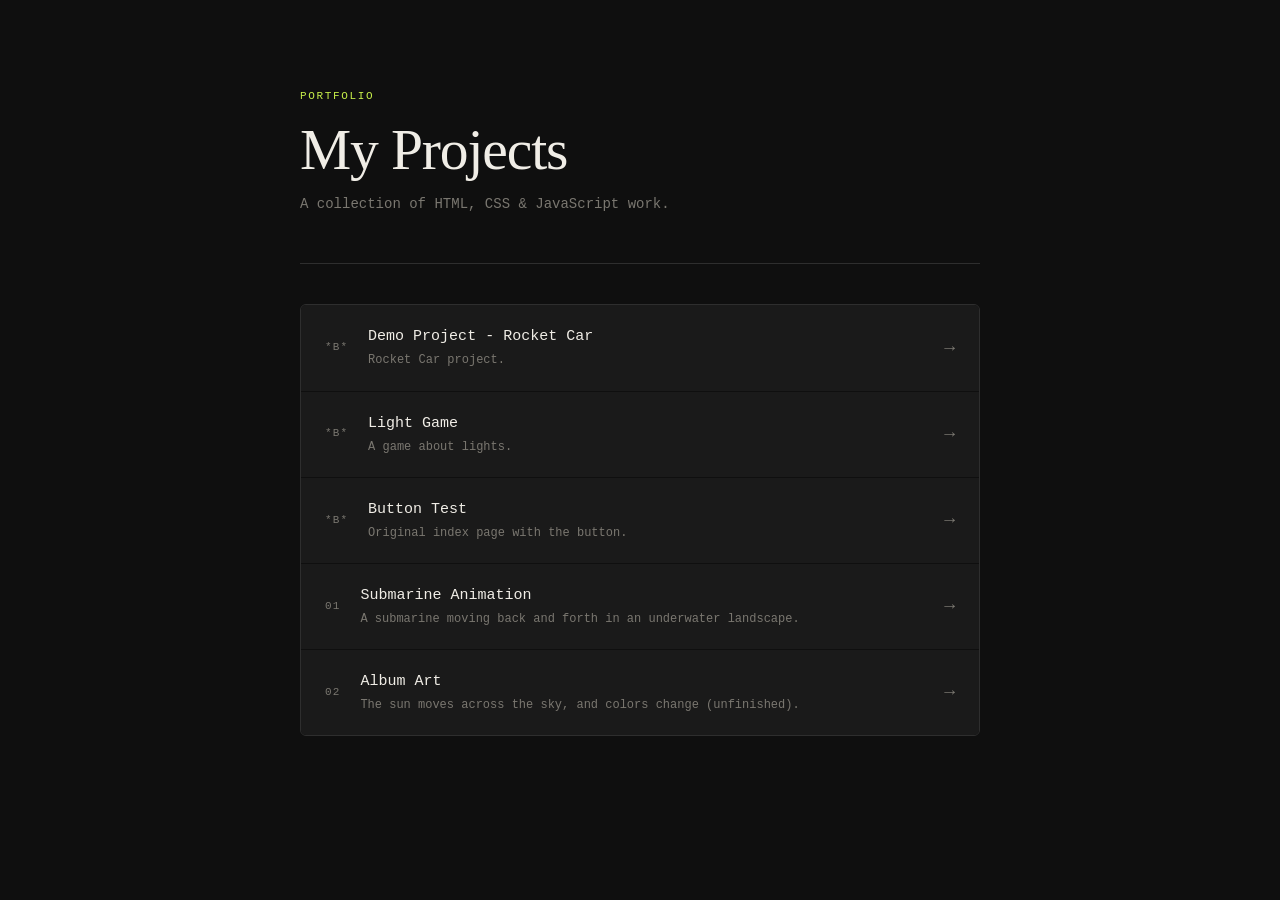
==== index.html @ d606c27d "light game description" ====
<!DOCTYPE html>
<html lang="en">
<head>
  <meta charset="UTF-8">
  <meta name="viewport" content="width=device-width, initial-scale=1.0">
  <title>My Portfolio</title>
  <link rel="stylesheet" href="style.css">
</head>

<body>
  <main class="container">
    <header class="hero">
      <p class="label">Portfolio</p>
      <h1>My Projects</h1>
      <p class="subtitle">A collection of HTML, CSS &amp; JavaScript work.</p>
    </header>
    <ul class="project-list">
      <li>
        <a href="./projects/rocket-car.html" class="project-card">
          <span class="project-number">*B*</span>
          <span class="project-info">
            <span class="project-title">Demo Project - Rocket Car</span>
            <span class="project-desc">Rocket Car project.</span>
          </span>
          <span class="arrow">→</span>
        </a>
      </li>
 <a href="./projects/Project 3.html" class="project-card">
          <span class="project-number">*B*</span>
          <span class="project-info">
            <span class="project-title">Light Game</span>
            <span class="project-desc">A game about lights.</span>
          </span>
          <span class="arrow">→</span>
        </a>
      </li>
      <li>
        <a href="index-button.html" class="project-card">
          <span class="project-number">*B*</span>
          <span class="project-info">
            <span class="project-title">Button Test</span>
            <span class="project-desc">Original index page with the button.</span>
          </span>
          <span class="arrow">→</span>
        </a>
      </li>
      <li>
        <a href="./projects/project-1.html" class="project-card">
          <span class="project-number">01</span>
          <span class="project-info">
            <span class="project-title">Submarine Animation</span>
            <span class="project-desc">A submarine moving back and forth in an underwater landscape.</span>
          </span>
          <span class="arrow">→</span>
        </a>
      </li>
      <li>
        <a href="./projects/project-2.html" class="project-card">
          <span class="project-number">02</span>
          <span class="project-info">
            <span class="project-title">Album Art</span>
            <span class="project-desc">The sun moves across the sky, and colors change (unfinished).</span>
          </span>
          <span class="arrow">→</span>
        </a>
      </li>
    </ul>
  </main>
</body>
</html>
---- style.css ----
/* ── Tokens ─────────────────────────────────────────── */
:root {
  --bg:        #0f0f0f;
  --surface:   #1a1a1a;
  --border:    #2e2e2e;
  --accent:    #c8f04a;
  --text:      #f0ede6;
  --muted:     #7a7770;
  --font-head: 'DM Serif Display', Georgia, serif;
  --font-body: 'DM Mono', 'Courier New', monospace;
  --radius:    6px;
  --max-w:     680px;
}

/* ── Reset ───────────────────────────────────────────── */
*, *::before, *::after { box-sizing: border-box; margin: 0; padding: 0; }

body {
  background: var(--bg);
  color: var(--text);
  font-family: var(--font-body);
  font-size: 15px;
  line-height: 1.6;
  min-height: 100vh;
  padding: 2rem 1.25rem 4rem;
}

/* ── Google Fonts ────────────────────────────────────── */
@import url('https://fonts.googleapis.com/css2?family=DM+Mono:wght@400;500&family=DM+Serif+Display&display=swap');

/* ── Layout ──────────────────────────────────────────── */
.container {
  max-width: var(--max-w);
  margin: 0 auto;
}

/* ── Hero ────────────────────────────────────────────── */
.hero {
  padding: 3.5rem 0 3rem;
  border-bottom: 1px solid var(--border);
  margin-bottom: 2.5rem;
}

.label {
  font-size: 11px;
  letter-spacing: 0.15em;
  text-transform: uppercase;
  color: var(--accent);
  margin-bottom: 0.75rem;
}

h1 {
  font-family: var(--font-head);
  font-size: clamp(2.4rem, 6vw, 3.6rem);
  font-weight: 400;
  line-height: 1.1;
  letter-spacing: -0.02em;
  color: var(--text);
  margin-bottom: 0.75rem;
}

.subtitle {
  color: var(--muted);
  font-size: 14px;
}

/* ── Project list ────────────────────────────────────── */
.project-list {
  list-style: none;
  display: flex;
  flex-direction: column;
  gap: 1px;
  border: 1px solid var(--border);
  border-radius: var(--radius);
  overflow: hidden;
}

.project-card {
  display: flex;
  align-items: center;
  gap: 1.25rem;
  padding: 1.25rem 1.5rem;
  background: var(--surface);
  text-decoration: none;
  color: var(--text);
  transition: background 0.15s ease;
}

.project-card:hover {
  background: #222;
}

.project-card:hover .arrow {
  transform: translateX(4px);
  color: var(--accent);
}

.project-number {
  font-size: 11px;
  color: var(--muted);
  letter-spacing: 0.1em;
  min-width: 2ch;
}

.project-info {
  flex: 1;
  display: flex;
  flex-direction: column;
  gap: 2px;
}

.project-title {
  font-size: 15px;
  font-weight: 500;
  color: var(--text);
}

.project-desc {
  font-size: 12px;
  color: var(--muted);
}

.arrow {
  font-size: 18px;
  color: var(--muted);
  transition: transform 0.15s ease, color 0.15s ease;
}

/* ── Project page ────────────────────────────────────── */
.project-header {
  display: flex;
  align-items: center;
  gap: 1rem;
  padding: 2rem 0 2rem;
  border-bottom: 1px solid var(--border);
  margin-bottom: 2.5rem;
}

.back-btn {
  display: inline-flex;
  align-items: center;
  gap: 6px;
  font-family: var(--font-body);
  font-size: 12px;
  letter-spacing: 0.08em;
  color: var(--muted);
  background: transparent;
  border: 1px solid var(--border);
  border-radius: var(--radius);
  padding: 6px 12px;
  cursor: pointer;
  text-decoration: none;
  transition: border-color 0.15s, color 0.15s;
  white-space: nowrap;
}

.back-btn:hover {
  border-color: var(--accent);
  color: var(--accent);
}

.project-header h1 {
  font-size: clamp(1.5rem, 4vw, 2.2rem);
}

/* ── Output / demo area ──────────────────────────────── */
.demo-area {
  background: var(--surface);
  border: 1px solid var(--border);
  border-radius: var(--radius);
  padding: 2rem;
  margin-bottom: 2rem;
  min-height: 180px;
}

.demo-area p.placeholder {
  color: var(--muted);
  font-size: 13px;
  text-align: center;
  margin-top: 3rem;
}

/* ── Run button ──────────────────────────────────────── */
.run-btn {
  display: inline-flex;
  align-items: center;
  gap: 8px;
  font-family: var(--font-body);
  font-size: 13px;
  letter-spacing: 0.06em;
  color: #0f0f0f;
  background: var(--accent);
  border: none;
  border-radius: var(--radius);
  padding: 10px 20px;
  cursor: pointer;
  transition: opacity 0.15s;
}

.run-btn:hover { opacity: 0.85; }
.run-btn:active { opacity: 0.7; transform: scale(0.98); }

/* ── Output log ──────────────────────────────────────── */
#output {
  margin-top: 1.5rem;
  font-size: 13px;
  color: var(--text);
  white-space: pre-wrap;
  line-height: 1.8;
}
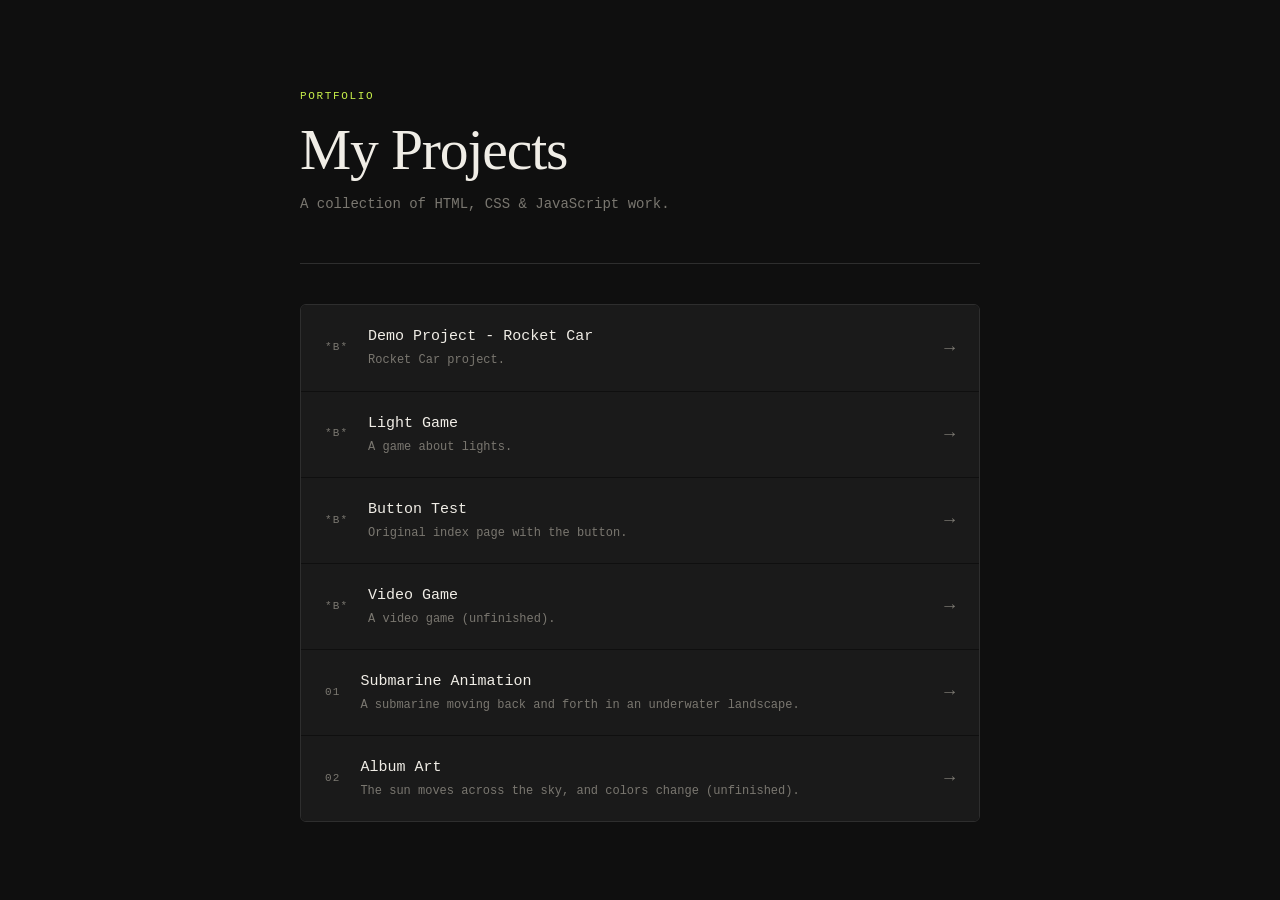
==== commit 8db8d731: "FINAL PAGE :D" ====
--- a/index.html
+++ b/index.html
@@ -45,6 +45,16 @@
         </a>
       </li>
       <li>
+        <a href="Project 4.html" class="project-card">
+          <span class="project-number">*B*</span>
+          <span class="project-info">
+            <span class="project-title">Video Game</span>
+            <span class="project-desc">A video game (unfinished).</span>
+          </span>
+          <span class="arrow">→</span>
+        </a>
+      </li>
+      <li>
         <a href="./projects/project-1.html" class="project-card">
           <span class="project-number">01</span>
           <span class="project-info">
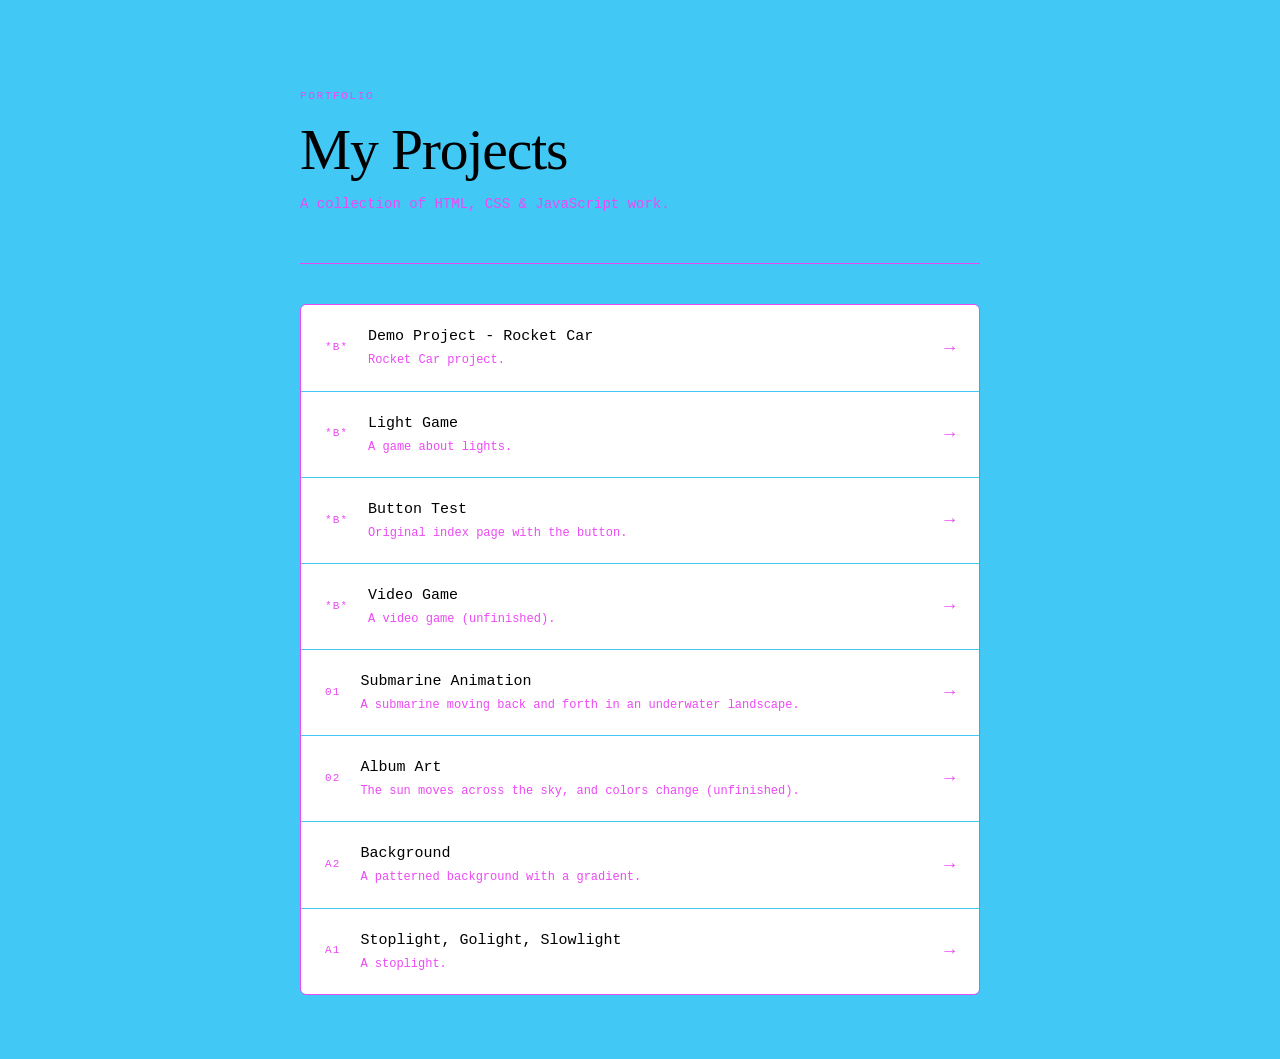
==== commit 4846c52c: "A1 & A2 index html" ====
--- a/index.html
+++ b/index.html
@@ -74,6 +74,26 @@
           <span class="arrow">→</span>
         </a>
       </li>
+      <li>
+        <a href="./projects/a2.html" class="project-card">
+          <span class="project-number">A2</span>
+          <span class="project-info">
+            <span class="project-title">Background</span>
+            <span class="project-desc">A patterned background with a gradient.</span>
+          </span>
+          <span class="arrow">→</span>
+        </a>
+      </li>
+      <li>
+        <a href="./projects/a1.html" class="project-card">
+          <span class="project-number">A1</span>
+          <span class="project-info">
+            <span class="project-title">Stoplight, Golight, Slowlight</span>
+            <span class="project-desc">A stoplight.</span>
+          </span>
+          <span class="arrow">→</span>
+        </a>
+      </li>
     </ul>
   </main>
 </body>
--- a/style.css
+++ b/style.css
@@ -1,11 +1,11 @@
 /* ── Tokens ─────────────────────────────────────────── */
 :root {
-  --bg:        #0f0f0f;
-  --surface:   #1a1a1a;
-  --border:    #2e2e2e;
-  --accent:    #c8f04a;
-  --text:      #f0ede6;
-  --muted:     #7a7770;
+  --bg:        #42c8f5;
+  --surface:   #ffffff;
+  --border:    #ec49f5;
+  --accent:    #ec49f5;
+  --text:      #000000;
+  --muted:     #ec49f5;
   --font-head: 'DM Serif Display', Georgia, serif;
   --font-body: 'DM Mono', 'Courier New', monospace;
   --radius:    6px;
@@ -87,7 +87,7 @@
 }
 
 .project-card:hover {
-  background: #222;
+  background: #ec49f5;
 }
 
 .project-card:hover .arrow {
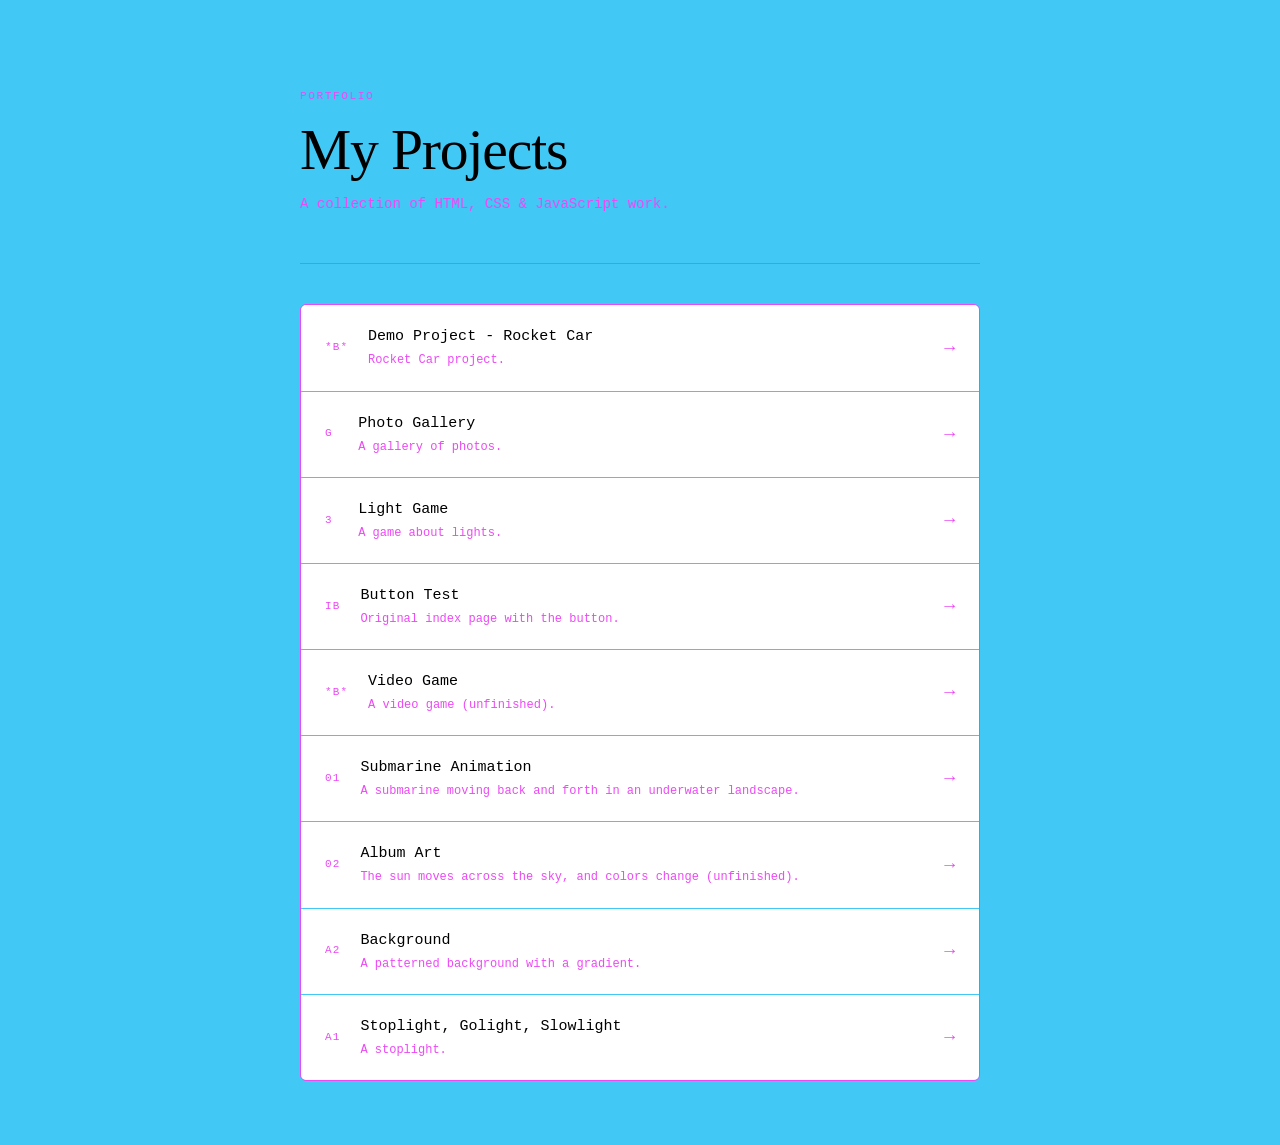
==== commit 14ad9456: "index gallery" ====
--- a/index.html
+++ b/index.html
@@ -25,8 +25,18 @@
           <span class="arrow">→</span>
         </a>
       </li>
+      <li>
+        <a href="./Gallery/gallery.html" class="project-card">
+          <span class="project-number">G</span>
+          <span class="project-info">
+            <span class="project-title">Photo Gallery</span>
+            <span class="project-desc">A gallery of photos.</span>
+          </span>
+          <span class="arrow">→</span>
+        </a>
+      </li>
  <a href="./projects/Project 3.html" class="project-card">
-          <span class="project-number">*B*</span>
+          <span class="project-number">3</span>
           <span class="project-info">
             <span class="project-title">Light Game</span>
             <span class="project-desc">A game about lights.</span>
@@ -36,7 +46,7 @@
       </li>
       <li>
         <a href="index-button.html" class="project-card">
-          <span class="project-number">*B*</span>
+          <span class="project-number">IB</span>
           <span class="project-info">
             <span class="project-title">Button Test</span>
             <span class="project-desc">Original index page with the button.</span>
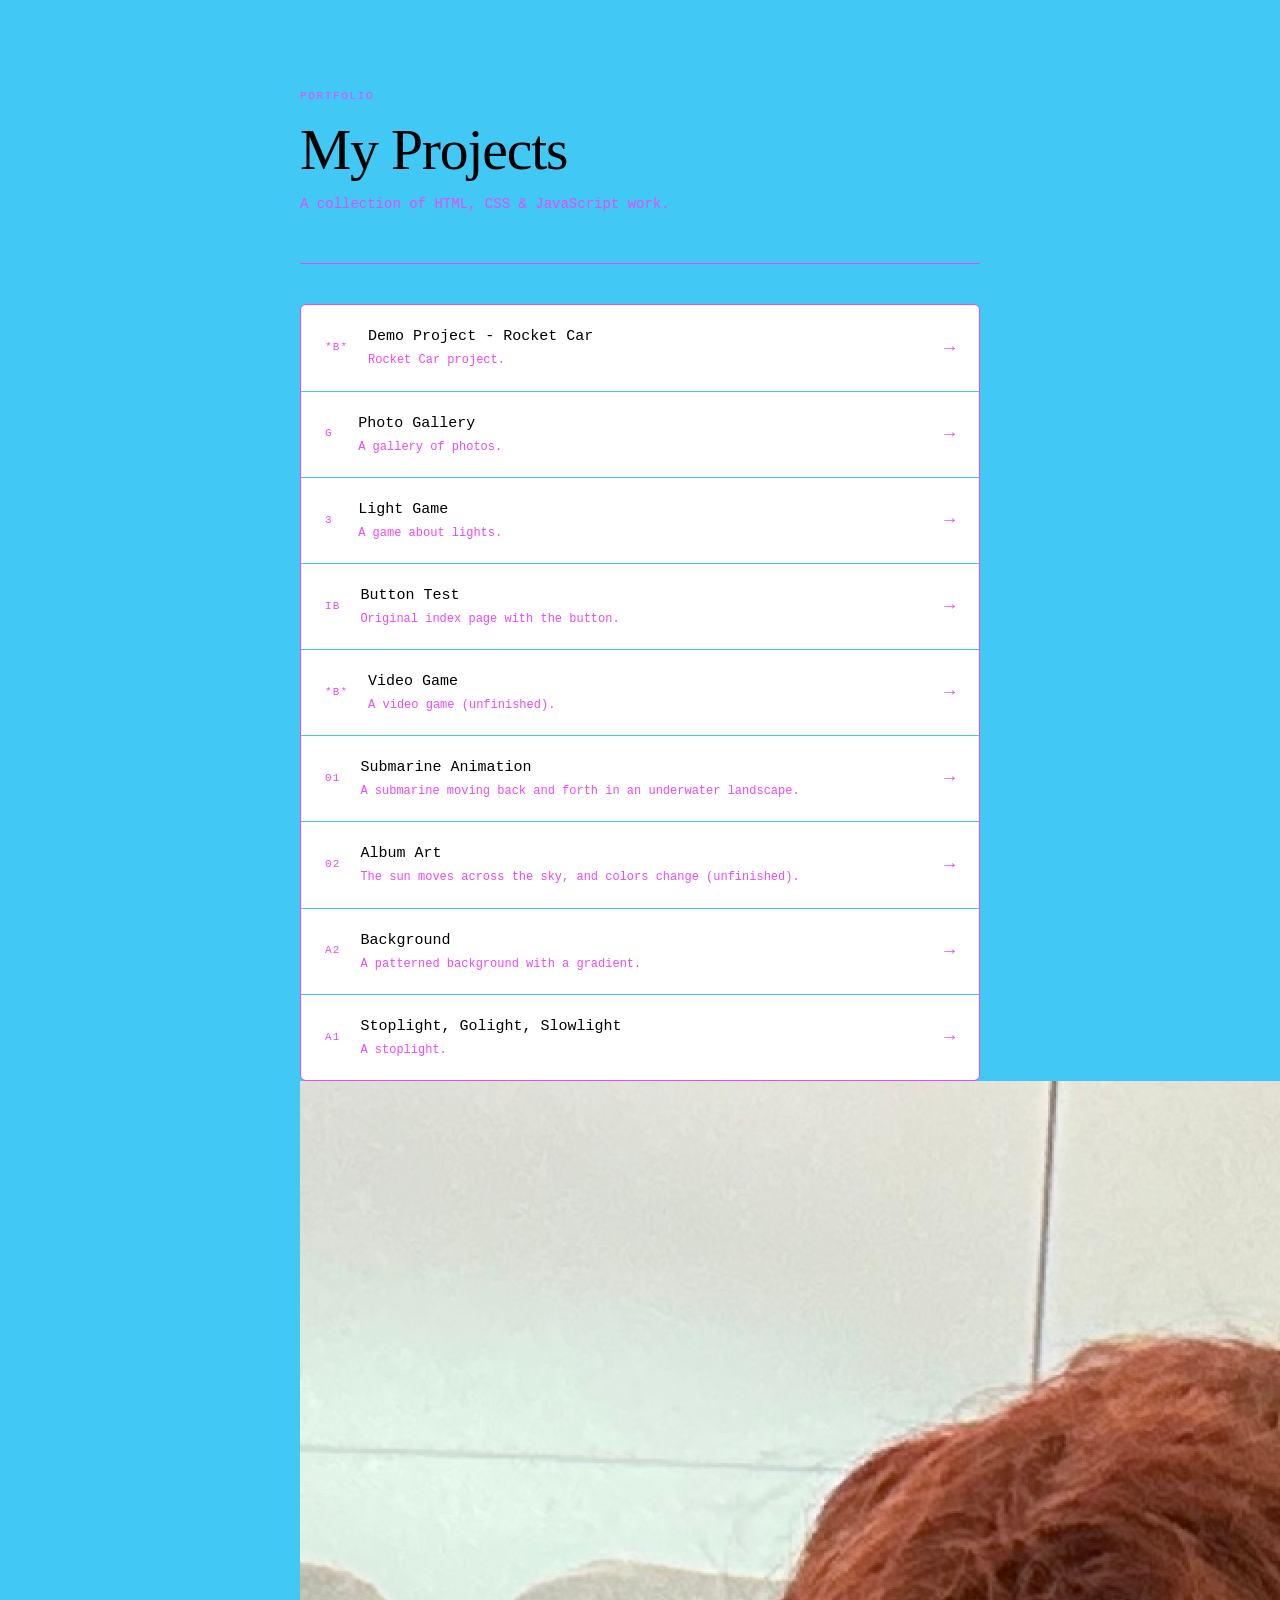
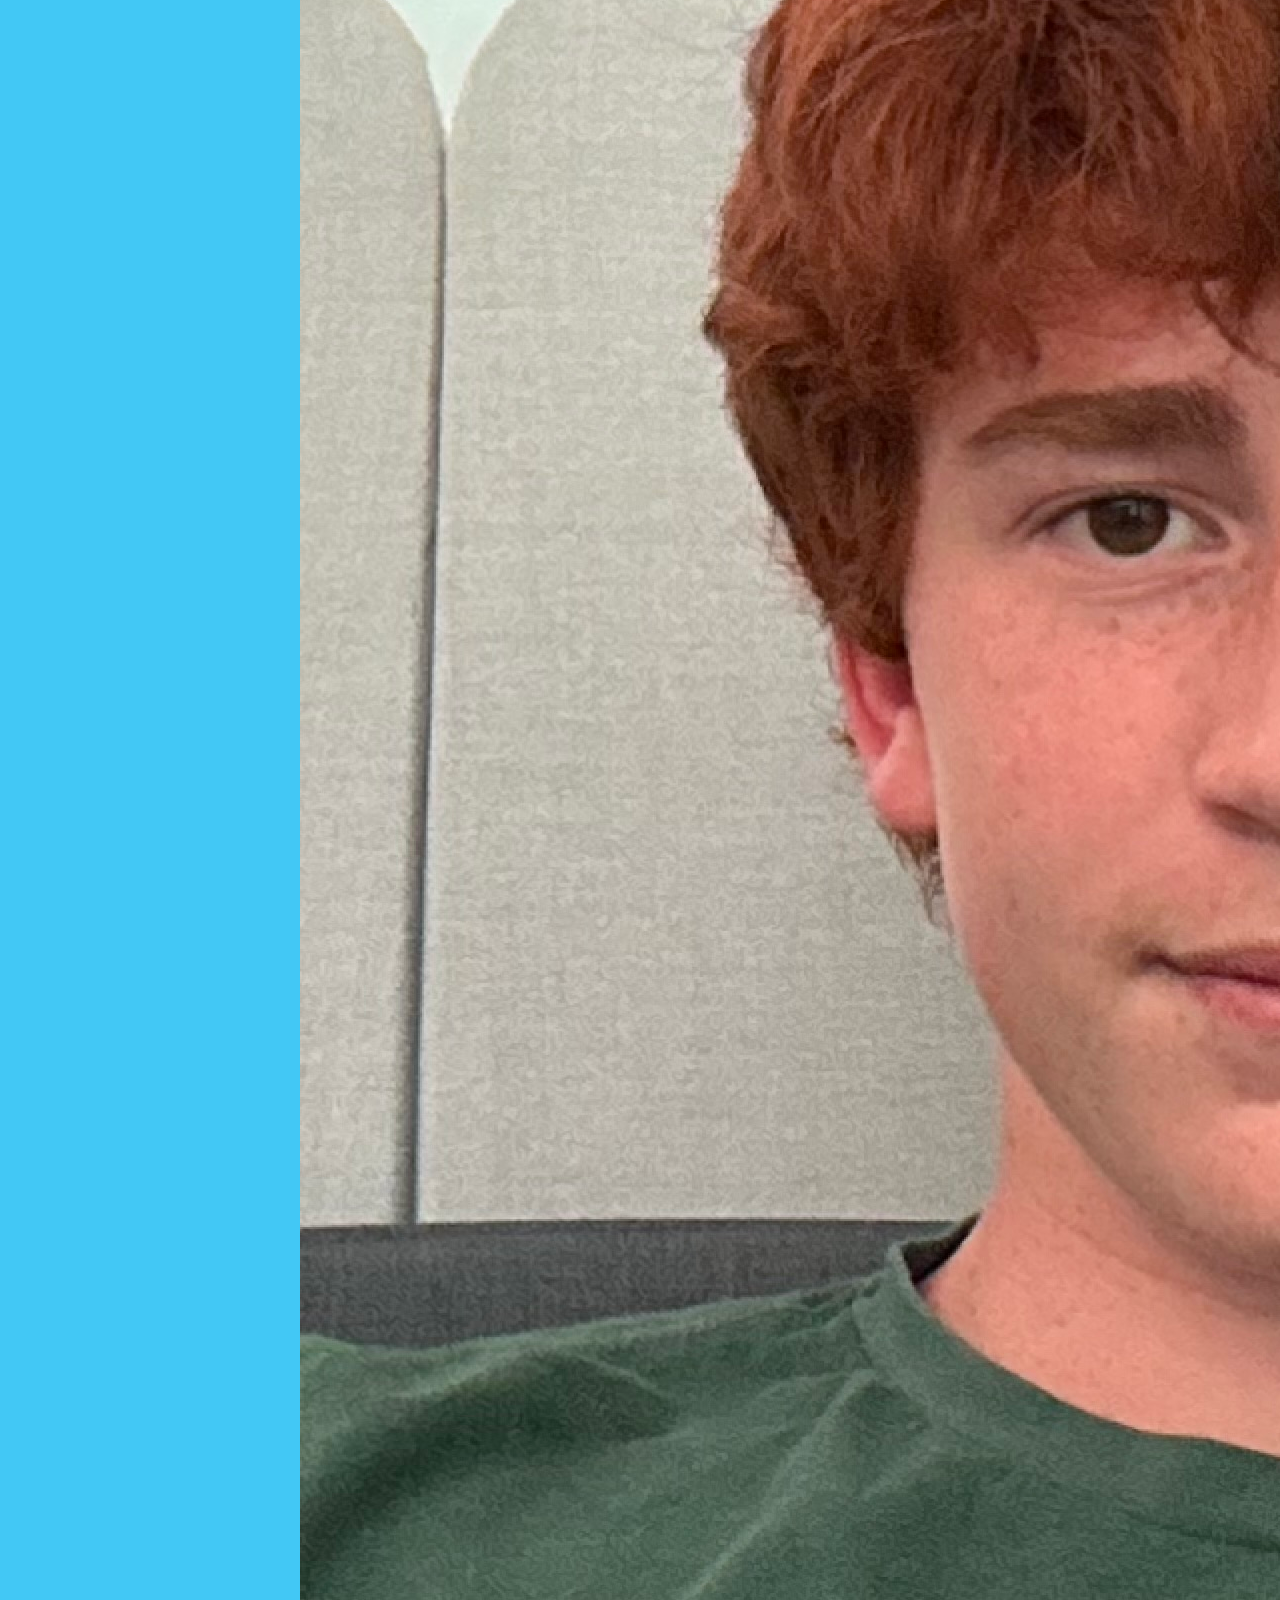
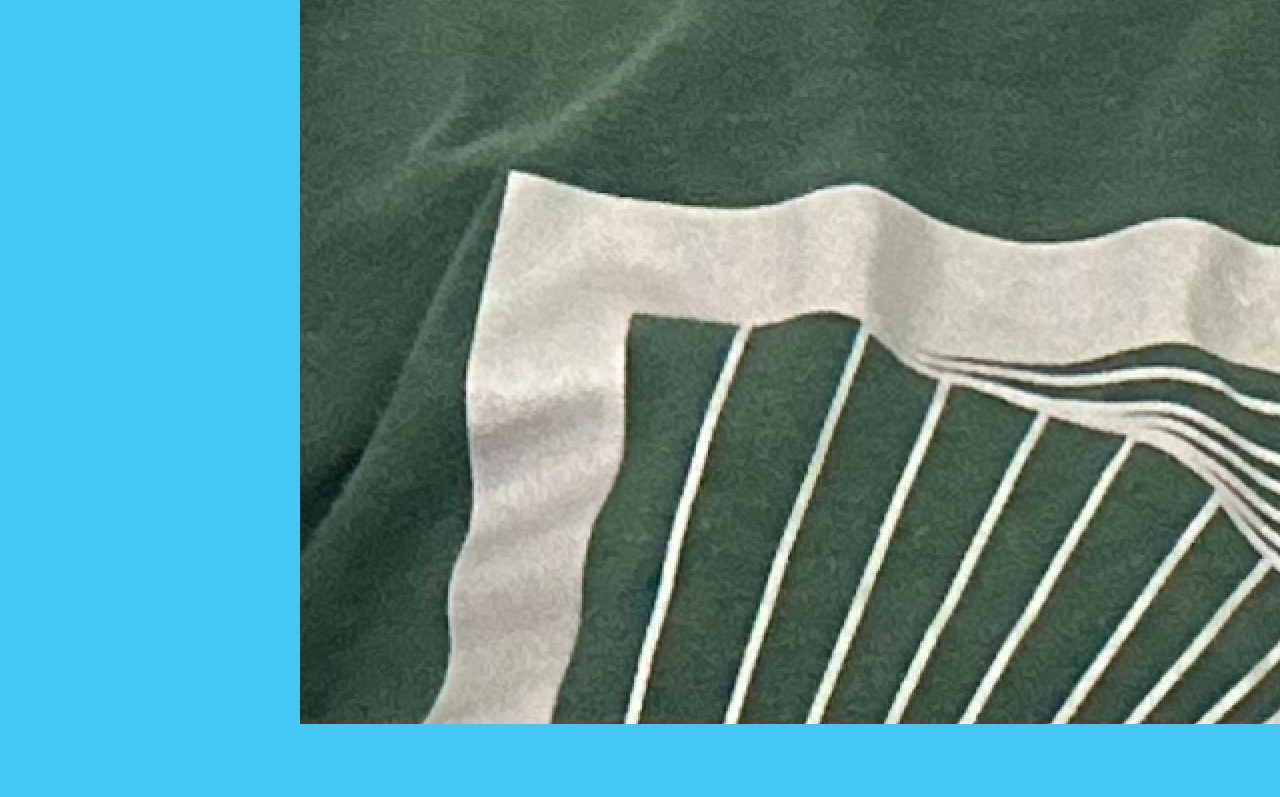
==== commit 46233b09: "Image" ====
--- a/index.html
+++ b/index.html
@@ -105,6 +105,8 @@
         </a>
       </li>
     </ul>
+    <img src="me.jpg">
+    <p></p>
   </main>
 </body>
 </html>
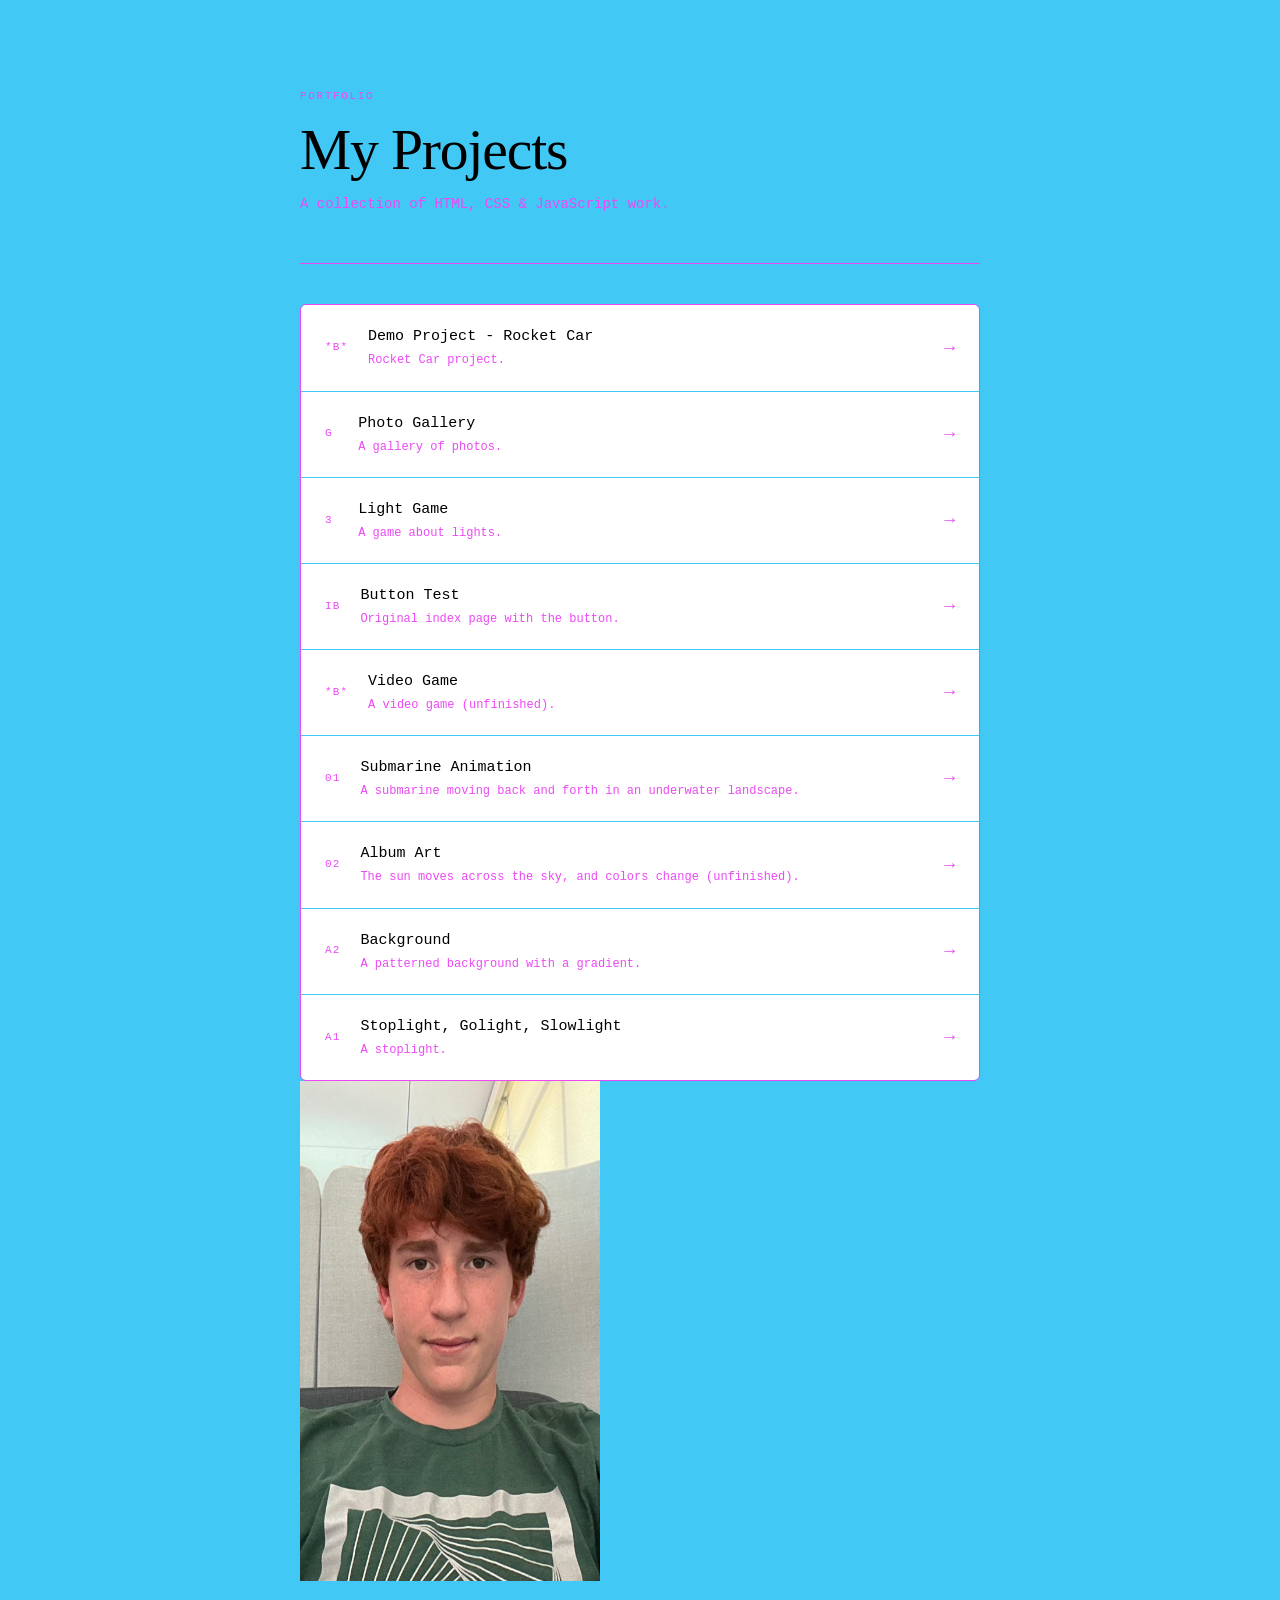
==== commit 223074bf: "image size 1" ====
--- a/index.html
+++ b/index.html
@@ -105,7 +105,7 @@
         </a>
       </li>
     </ul>
-    <img src="me.jpg">
+    <img src="me.jpg" width="300" height="500">
     <p></p>
   </main>
 </body>
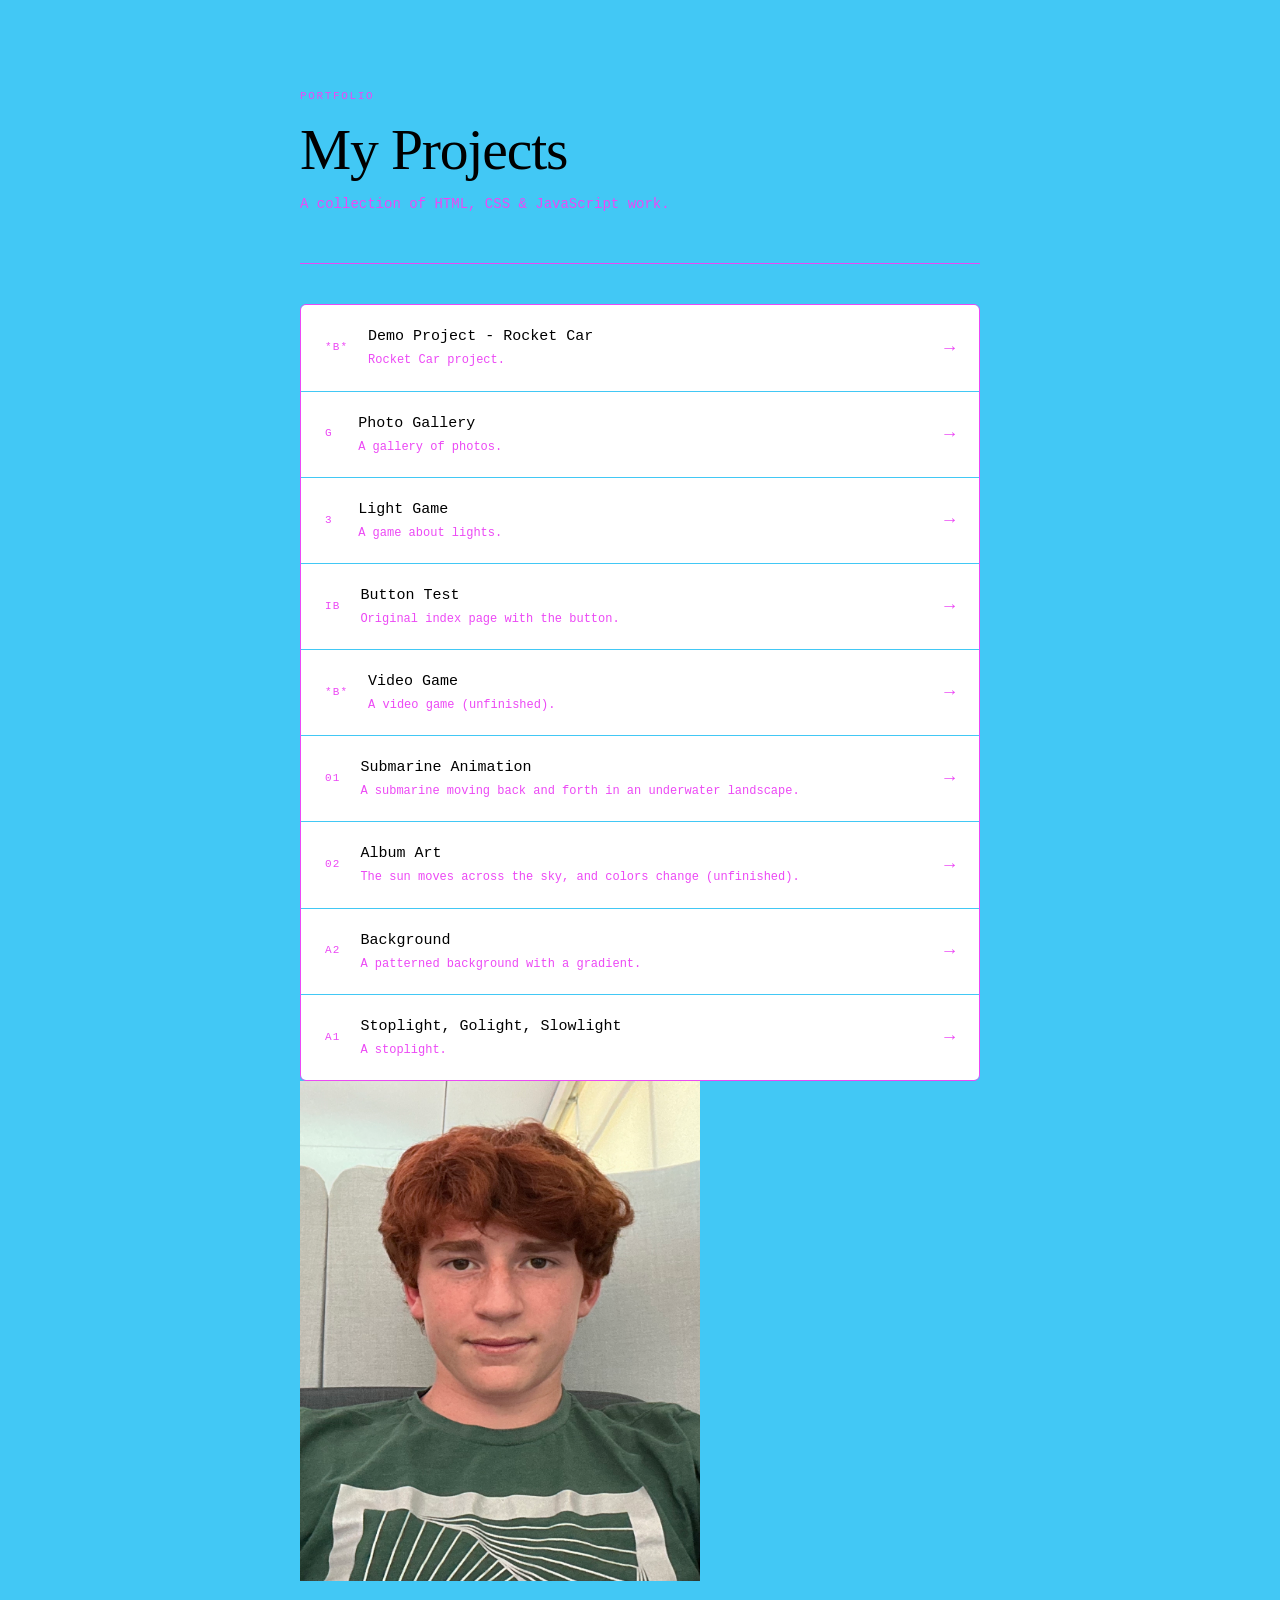
==== commit 0ea86ef2: "image size 2" ====
--- a/index.html
+++ b/index.html
@@ -105,7 +105,7 @@
         </a>
       </li>
     </ul>
-    <img src="me.jpg" width="300" height="500">
+    <img src="me.jpg" width="400" height="500">
     <p></p>
   </main>
 </body>
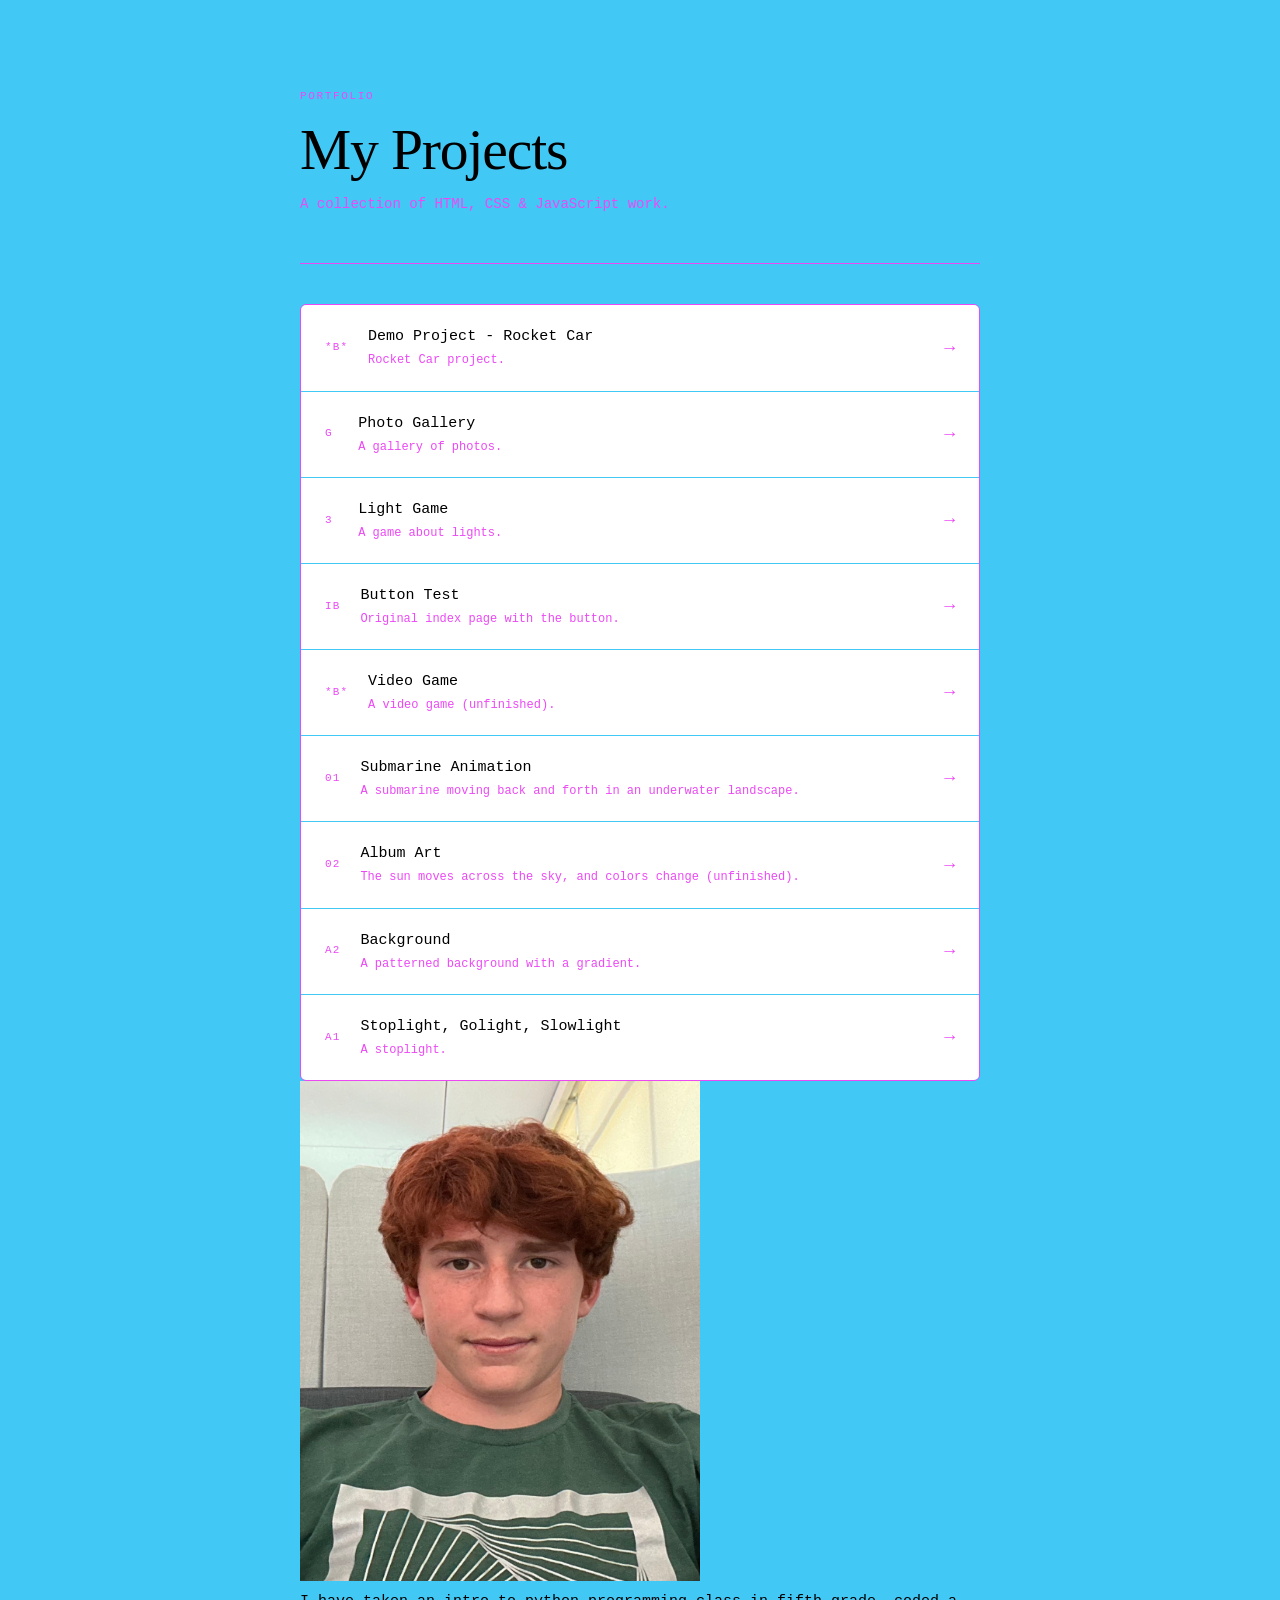
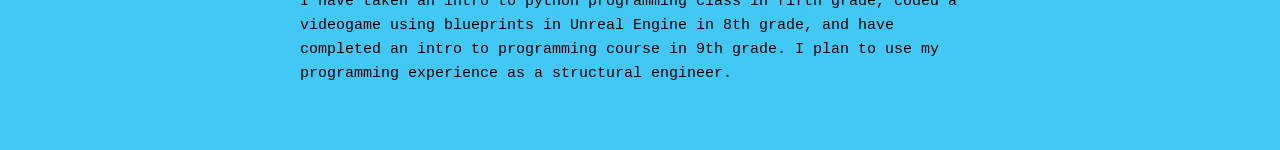
==== commit d11332aa: "about me" ====
--- a/index.html
+++ b/index.html
@@ -106,7 +106,7 @@
       </li>
     </ul>
     <img src="me.jpg" width="400" height="500">
-    <p></p>
+    <p>I have taken an intro to python programming class in fifth grade, coded a videogame using blueprints in Unreal Engine in 8th grade, and have completed an intro to programming course in 9th grade. I plan to use my programming experience as a structural engineer.</p>
   </main>
 </body>
 </html>
